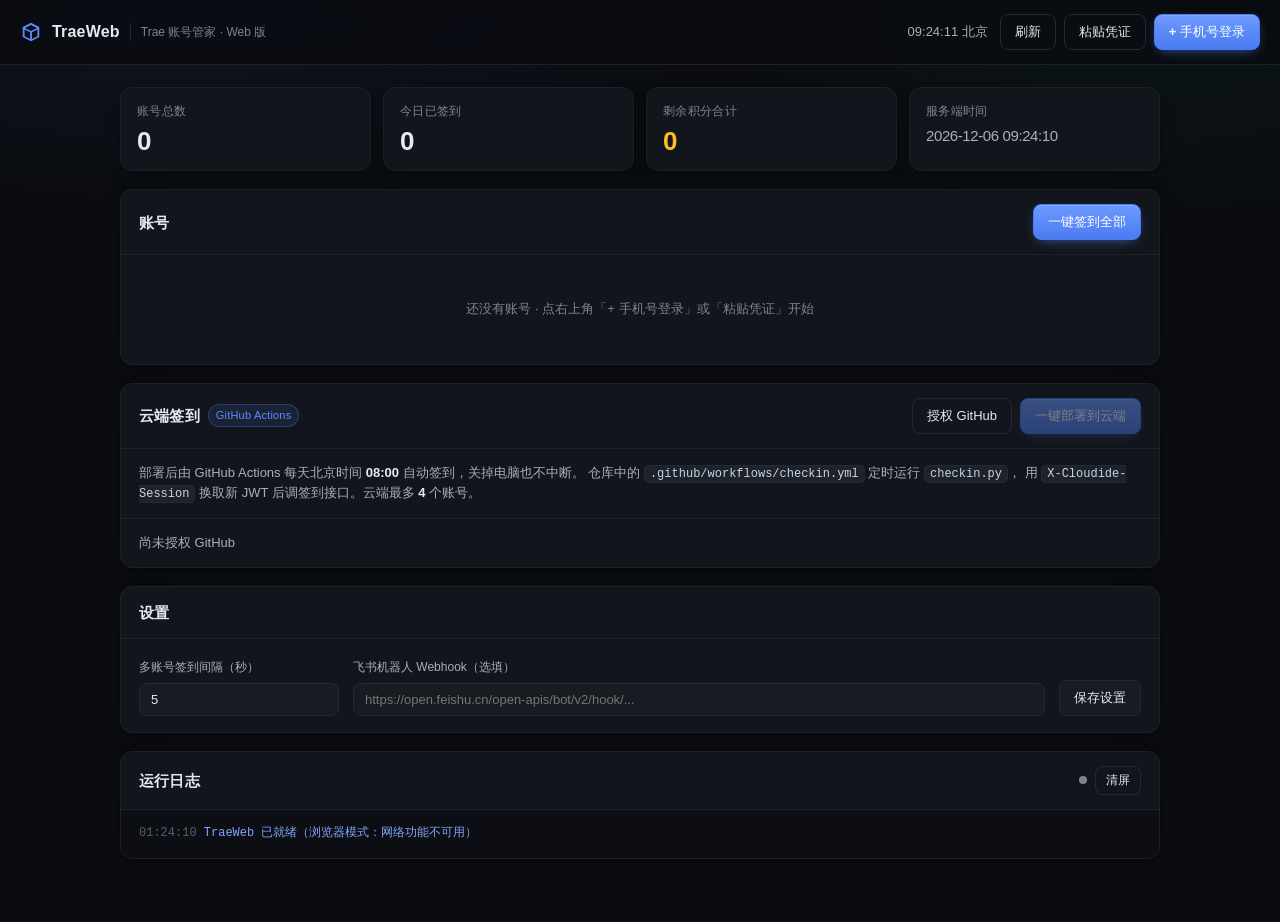
==== app/src/main/assets/index.html @ 9f404101 "feat(v2.0): self-contained app — no server required Bundles the whole frontend plus the business log" ====
<!DOCTYPE html>
<html lang="zh-CN">
<head>
<meta charset="UTF-8">
<meta name="viewport" content="width=device-width, initial-scale=1, viewport-fit=cover">
<meta name="color-scheme" content="dark">
<meta name="theme-color" content="#0a0c10">
<title>TraeWeb · Trae 账号管家</title>
<link rel="icon" href="icon.svg" type="image/svg+xml">
<link rel="apple-touch-icon" href="icon.svg">
<link rel="stylesheet" href="style.css">
</head>
<body>

<header class="topbar">
  <div class="brand">
    <svg viewBox="0 0 24 24" width="22" height="22" aria-hidden="true">
      <path fill="currentColor" d="M12 2 3 6.5v11L12 22l9-4.5v-11L12 2Zm0 2.3 6.6 3.3L12 10.9 5.4 7.6 12 4.3ZM5 9.4l6 3v7.2l-6-3V9.4Zm8 10.2v-7.2l6-3v7.2l-6 3Z"/>
    </svg>
    <span>TraeWeb</span>
    <em>Trae 账号管家 · Web 版</em>
  </div>
  <div class="topbar-actions">
    <span id="clock" class="clock" title="北京时间"></span>
    <button id="btnRefreshAll" class="btn ghost" title="刷新全部账号资料与积分">刷新</button>
    <button id="btnAdd" class="btn ghost">粘贴凭证</button>
    <button id="btnAddSms" class="btn primary">+ 手机号登录</button>
  </div>
</header>

<main>

  <!-- ── 概览 ── -->
  <section class="stats">
    <div class="stat">
      <div class="stat-label">账号总数</div>
      <div class="stat-value" id="statAccounts">—</div>
    </div>
    <div class="stat">
      <div class="stat-label">今日已签到</div>
      <div class="stat-value" id="statToday"><span id="statTodayNum">—</span><small id="statTodayOf"></small></div>
    </div>
    <div class="stat">
      <div class="stat-label">剩余积分合计</div>
      <div class="stat-value accent" id="statCredits">—</div>
    </div>
    <div class="stat">
      <div class="stat-label">服务端时间</div>
      <div class="stat-value small" id="statServerTime">—</div>
    </div>
  </section>

  <!-- ── 账号列表 ── -->
  <section class="panel">
    <div class="panel-head">
      <h2>账号</h2>
      <div class="panel-actions">
        <button id="btnCheckinAll" class="btn primary">一键签到全部</button>
      </div>
    </div>
    <div id="accounts" class="accounts">
      <div class="empty">正在加载…</div>
    </div>
  </section>

  <!-- ── 云端签到（GitHub Actions） ── -->
  <section class="panel">
    <div class="panel-head">
      <h2>云端签到 <span class="tag">GitHub Actions</span></h2>
      <div class="panel-actions">
        <button id="btnGitHub" class="btn ghost">授权 GitHub</button>
        <button id="btnDeploy" class="btn primary" disabled>一键部署到云端</button>
      </div>
    </div>
    <p class="hint">
      部署后由 GitHub Actions 每天北京时间 <b>08:00</b> 自动签到，关掉电脑也不中断。
      仓库中的 <code>.github/workflows/checkin.yml</code> 定时运行 <code>checkin.py</code>，
      用 <code>X-Cloudide-Session</code> 换取新 JWT 后调签到接口。云端最多 <b id="cloudLimit">4</b> 个账号。
    </p>
    <div id="cloudStatus" class="cloud-status">尚未授权 GitHub</div>
  </section>

  <!-- ── 设置 ── -->
  <section class="panel">
    <div class="panel-head"><h2>设置</h2></div>
    <div class="settings-grid">
      <label class="field">
        <span>多账号签到间隔（秒）</span>
        <input type="number" id="setInterval" min="0" max="60" step="1">
      </label>
      <label class="field">
        <span>飞书机器人 Webhook（选填）</span>
        <input type="url" id="setFeishu" placeholder="https://open.feishu.cn/open-apis/bot/v2/hook/...">
      </label>
      <div class="field field-action">
        <span>&nbsp;</span>
        <button id="btnSaveSettings" class="btn">保存设置</button>
      </div>
    </div>
  </section>

  <!-- ── 运行日志 ── -->
  <section class="panel">
    <div class="panel-head">
      <h2>运行日志</h2>
      <div class="panel-actions">
        <span id="sseDot" class="dot" title="实时连接状态"></span>
        <button id="btnClearLog" class="btn ghost small">清屏</button>
      </div>
    </div>
    <pre id="logs" class="logs"></pre>
  </section>

</main>

<!-- ── 添加账号 ── -->
<dialog id="dlgAdd">
  <form method="dialog" class="dlg">
    <h3>添加 Trae 账号</h3>

    <ol class="steps">
      <li>浏览器新标签打开 <a href="https://www.trae.cn/" target="_blank" rel="noreferrer">www.trae.cn</a> 并完成登录（手机号 + 验证码）。</li>
      <li>按 <kbd>F12</kbd> 打开开发者工具 → <b>Application</b>（应用）→ 左侧 <b>Cookies</b> → <code>https://www.trae.cn</code>。</li>
      <li>找到名为 <code>X-Cloudide-Session</code> 的项，复制它的 <b>Value</b>；或切到 <b>Network</b> 面板，点任一 <code>api.trae.cn</code> 请求，整行复制 <code>Cookie</code> 请求头一并粘进来也行。</li>
    </ol>

    <label class="field">
      <span>X-Cloudide-Session / Cookie 头 <i>（整行粘贴也可，会自动提取）</i></span>
      <textarea id="inSession" rows="3" placeholder="粘贴 Session 值，或整行 Cookie…" required></textarea>
    </label>

    <div class="grid2">
      <label class="field">
        <span>备注名（选填）</span>
        <input type="text" id="inName" placeholder="主号 / 小号">
      </label>
      <label class="field">
        <span>x-device-id（选填）</span>
        <input type="text" id="inDevice" placeholder="留空则自动生成 16 位设备号" inputmode="numeric">
      </label>
    </div>

    <p class="note">
      凭证仅保存在本机 <code>data/config.json</code>，不会外发。Session 有效期约 14 天，过期后重新登录并再次添加即可。
    </p>

    <div id="addError" class="error" hidden></div>

    <div class="dlg-actions">
      <button type="button" id="btnAddCancel" class="btn ghost">取消</button>
      <button type="submit" id="btnAddSubmit" class="btn primary">验证并添加</button>
    </div>
  </form>
</dialog>

<!-- ── 手机号登录 ── -->
<dialog id="dlgSms">
  <form method="dialog" class="dlg">
    <h3>手机号登录</h3>

    <div class="sms-steps">
      <div class="sms-step">
        <span class="n">1</span>
        <div>在浏览器打开 <a href="https://www.trae.cn/" target="_blank" rel="noreferrer">www.trae.cn</a>
          → 点登录 → 填手机号 → <b>完成滑块</b> → 收到短信验证码<br>
          <em>先别在你自己的浏览器里提交验证码</em></div>
      </div>
      <div class="sms-step">
        <span class="n">2</span>
        <div>把收到的验证码填到下面，由本服务完成登录</div>
      </div>
    </div>

    <div class="grid2">
      <label class="field">
        <span>手机号</span>
        <input type="tel" id="inSmsMobile" placeholder="11 位手机号" inputmode="numeric" maxlength="11">
      </label>
      <label class="field">
        <span>短信验证码</span>
        <input type="text" id="inSmsCode" placeholder="6 位数字" inputmode="numeric" maxlength="8">
      </label>
    </div>

    <label class="field">
      <span>备注名（选填）</span>
      <input type="text" id="inSmsName" placeholder="主号 / 小号">
    </label>

    <p class="note">
      为什么要绕这一下：Trae 的<b>发码接口有滑块风控</b>（服务端过不去），
      但<b>登录接口没有</b>。所以由你在浏览器完成滑块拿码、服务端用码换会话（约 14 天有效）。
      凭证只保存在本机 <code>data/config.json</code>。
    </p>

    <div id="smsError" class="error" hidden></div>

    <div class="dlg-actions">
      <button type="button" id="btnSmsCancel" class="btn ghost">取消</button>
      <button type="submit" id="btnSmsSubmit" class="btn primary">登录并添加</button>
    </div>
  </form>
</dialog>

<!-- ── GitHub 授权 ── -->
<dialog id="dlgGh">
  <form method="dialog" class="dlg">
    <h3>授权 GitHub</h3>
    <p class="note">
      用于把签到任务部署到你的 GitHub 仓库。需要 <code>repo</code> 与 <code>workflow</code> 权限
      （classic PAT 勾选 repo + workflow 即可）。
    </p>
    <label class="field">
      <span>Personal Access Token</span>
      <input type="password" id="inGhToken" placeholder="ghp_… 或 github_pat_…" autocomplete="off">
    </label>
    <div id="ghError" class="error" hidden></div>
    <div class="dlg-actions">
      <button type="button" id="btnGhCancel" class="btn ghost">取消</button>
      <button type="submit" id="btnGhSubmit" class="btn primary">验证并保存</button>
    </div>
  </form>
</dialog>

<!-- ── 用量 ── -->
<dialog id="dlgUsage">
  <div class="dlg wide">
    <h3 id="usageTitle">用量统计</h3>
    <div id="usageBody" class="usage-body">加载中…</div>
    <div class="dlg-actions">
      <button type="button" id="btnUsageClose" class="btn ghost">关闭</button>
    </div>
  </div>
</dialog>

<div id="toast" class="toast" hidden></div>

<!-- 内置库（本地资源，无网络依赖） -->
<script src="lib/nacl.js"></script>
<script src="lib/sealedbox.js"></script>
<script src="lib/bridge.js"></script>
<script src="lib/trae.js"></script>
<script src="lib/engine.js"></script>
<script src="lib/github.js"></script>
<script src="app.js"></script>
</body>
</html>
---- app/src/main/assets/style.css ----
/* TraeWeb —— 深色主题，移动端可用 */

:root {
  --bg: #0a0c10;
  --surface: #12151b;
  --surface-2: #171b22;
  --surface-3: #1d222b;
  --border: #242a34;
  --border-soft: #1c212a;
  --text: #e6e9ef;
  --text-dim: #a8b0bd;
  --muted: #7b8494;
  --accent: #5b8cff;
  --accent-dim: #2b4a8f;
  --ok: #34d399;
  --warn: #fbbf24;
  --err: #f87171;
  --radius: 12px;
  --radius-sm: 8px;
  --shadow: 0 1px 2px rgba(0, 0, 0, .4), 0 8px 24px -12px rgba(0, 0, 0, .6);
}

* { box-sizing: border-box; }

html, body {
  margin: 0;
  padding: 0;
  background: var(--bg);
  color: var(--text);
  font-family: -apple-system, BlinkMacSystemFont, "Segoe UI", "PingFang SC",
               "Hiragino Sans GB", "Microsoft YaHei", "Helvetica Neue", sans-serif;
  font-size: 14px;
  line-height: 1.55;
  -webkit-font-smoothing: antialiased;
}

body {
  min-height: 100vh;
  background-image:
    radial-gradient(1000px 500px at 15% -10%, rgba(91, 140, 255, .09), transparent 60%),
    radial-gradient(800px 400px at 90% 0%, rgba(52, 211, 153, .05), transparent 55%);
  background-attachment: fixed;
}

/* ───────────────────────── topbar ───────────────────────── */

.topbar {
  position: sticky;
  top: 0;
  z-index: 50;
  display: flex;
  align-items: center;
  justify-content: space-between;
  gap: 16px;
  padding: 14px max(20px, env(safe-area-inset-left)) 14px max(20px, env(safe-area-inset-right));
  background: rgba(10, 12, 16, .82);
  backdrop-filter: saturate(160%) blur(14px);
  border-bottom: 1px solid var(--border-soft);
}

.brand { display: flex; align-items: center; gap: 10px; min-width: 0; }
.brand svg { color: var(--accent); flex: none; }
.brand span { font-size: 16px; font-weight: 650; letter-spacing: .2px; }
.brand em {
  font-style: normal;
  font-size: 12px;
  color: var(--muted);
  padding-left: 10px;
  border-left: 1px solid var(--border);
  white-space: nowrap;
  overflow: hidden;
  text-overflow: ellipsis;
}

.topbar-actions { display: flex; align-items: center; gap: 8px; flex: none; }

.clock {
  font-variant-numeric: tabular-nums;
  color: var(--text-dim);
  font-size: 13px;
  padding-right: 4px;
  white-space: nowrap;
}

/* ───────────────────────── 布局 ───────────────────────── */

main {
  max-width: 1080px;
  margin: 0 auto;
  padding: 22px max(20px, env(safe-area-inset-left)) 64px max(20px, env(safe-area-inset-right));
  display: flex;
  flex-direction: column;
  gap: 18px;
}

/* ───────────────────────── 按钮 ───────────────────────── */

.btn {
  appearance: none;
  border: 1px solid var(--border);
  background: var(--surface-2);
  color: var(--text);
  padding: 8px 14px;
  border-radius: var(--radius-sm);
  font-size: 13px;
  font-family: inherit;
  cursor: pointer;
  transition: background .15s, border-color .15s, transform .06s, opacity .15s;
  white-space: nowrap;
}
.btn:hover { background: var(--surface-3); border-color: #2e3644; }
.btn:active { transform: translateY(1px); }
.btn:disabled { opacity: .45; cursor: not-allowed; }

.btn.primary {
  background: linear-gradient(180deg, #6d99ff, #4a7bf0);
  border-color: #4a7bf0;
  color: #fff;
  font-weight: 560;
  box-shadow: 0 1px 0 rgba(255, 255, 255, .12) inset, 0 4px 14px -6px rgba(91, 140, 255, .8);
}
.btn.primary:hover { background: linear-gradient(180deg, #7ba4ff, #5585f5); }
.btn.ghost { background: transparent; }
.btn.ghost:hover { background: var(--surface-2); }
.btn.small { padding: 5px 10px; font-size: 12px; }
.btn.danger { color: var(--err); border-color: #3a2328; }
.btn.danger:hover { background: #241619; border-color: #55303a; }

/* ───────────────────────── 概览 ───────────────────────── */

.stats {
  display: grid;
  grid-template-columns: repeat(4, 1fr);
  gap: 12px;
}

.stat {
  background: var(--surface);
  border: 1px solid var(--border-soft);
  border-radius: var(--radius);
  padding: 14px 16px;
  box-shadow: var(--shadow);
}
.stat-label { font-size: 12px; color: var(--muted); margin-bottom: 6px; letter-spacing: .3px; }
.stat-value {
  font-size: 26px;
  font-weight: 640;
  font-variant-numeric: tabular-nums;
  letter-spacing: -.4px;
  line-height: 1.15;
}
.stat-value.small { font-size: 15px; font-weight: 520; color: var(--text-dim); }
.stat-value.accent { color: var(--warn); }
.stat-value small { font-size: 14px; color: var(--muted); font-weight: 500; margin-left: 2px; }

/* ───────────────────────── 面板 ───────────────────────── */

.panel {
  background: var(--surface);
  border: 1px solid var(--border-soft);
  border-radius: var(--radius);
  box-shadow: var(--shadow);
  overflow: hidden;
}

.panel-head {
  display: flex;
  align-items: center;
  justify-content: space-between;
  gap: 12px;
  padding: 14px 18px;
  border-bottom: 1px solid var(--border-soft);
  flex-wrap: wrap;
}
.panel-head h2 {
  margin: 0;
  font-size: 15px;
  font-weight: 620;
  letter-spacing: .2px;
  display: flex;
  align-items: center;
  gap: 8px;
}
.panel-actions { display: flex; align-items: center; gap: 8px; }

.tag {
  font-size: 11px;
  font-weight: 500;
  color: var(--accent);
  background: rgba(91, 140, 255, .12);
  border: 1px solid rgba(91, 140, 255, .25);
  padding: 2px 7px;
  border-radius: 20px;
  letter-spacing: .2px;
}

.hint {
  margin: 0;
  padding: 14px 18px;
  color: var(--text-dim);
  font-size: 13px;
  border-bottom: 1px solid var(--border-soft);
}
.hint b { color: var(--text); }
.hint code {
  font-family: ui-monospace, SFMono-Regular, "SF Mono", Menlo, Consolas, monospace;
  font-size: 12px;
  background: var(--surface-3);
  border: 1px solid var(--border);
  border-radius: 5px;
  padding: 1px 5px;
  color: #c9d4e6;
}

/* ───────────────────────── 账号卡片 ───────────────────────── */

.accounts { display: flex; flex-direction: column; }

.empty {
  padding: 44px 18px;
  text-align: center;
  color: var(--muted);
  font-size: 13px;
}

.account {
  display: grid;
  grid-template-columns: 46px minmax(0, 1fr) auto auto;
  align-items: center;
  gap: 14px;
  padding: 14px 18px;
  border-bottom: 1px solid var(--border-soft);
  transition: background .15s;
}
.account:last-child { border-bottom: none; }
.account:hover { background: rgba(255, 255, 255, .018); }
.account.disabled { opacity: .5; }
.account.err { border-left: 2px solid var(--err); }

.avatar {
  width: 46px; height: 46px;
  border-radius: 50%;
  background: var(--surface-3);
  display: grid; place-items: center;
  overflow: hidden;
  font-size: 16px; font-weight: 600; color: var(--muted);
  border: 1px solid var(--border);
  flex: none;
}
.avatar img { width: 100%; height: 100%; object-fit: cover; display: block; }

.acc-main { min-width: 0; }
.acc-name {
  display: flex; align-items: center; gap: 7px;
  font-weight: 580; font-size: 14px;
  margin-bottom: 3px;
  flex-wrap: wrap;
}
.acc-name .nm { overflow: hidden; text-overflow: ellipsis; white-space: nowrap; max-width: 100%; }
.acc-meta {
  font-size: 12px;
  color: var(--muted);
  display: flex; align-items: center; gap: 8px; flex-wrap: wrap;
  font-variant-numeric: tabular-nums;
}
.acc-meta .sep { opacity: .4; }

.badge {
  font-size: 10.5px;
  padding: 1px 6px;
  border-radius: 5px;
  border: 1px solid;
  font-weight: 520;
  letter-spacing: .2px;
  white-space: nowrap;
}
.badge.member { color: var(--warn); border-color: rgba(251, 191, 36, .3); background: rgba(251, 191, 36, .1); }
.badge.student { color: #7dd3fc; border-color: rgba(125, 211, 252, .3); background: rgba(125, 211, 252, .1); }
.badge.done { color: var(--ok); border-color: rgba(52, 211, 153, .3); background: rgba(52, 211, 153, .1); }
.badge.todo { color: var(--muted); border-color: var(--border); background: var(--surface-2); }
.badge.expired { color: var(--err); border-color: rgba(248, 113, 113, .3); background: rgba(248, 113, 113, .1); }

.acc-credits { text-align: right; padding-right: 4px; }
.acc-credits .v {
  font-size: 19px; font-weight: 640;
  font-variant-numeric: tabular-nums;
  color: var(--warn);
  line-height: 1.2;
}
.acc-credits .v.dim { color: var(--muted); font-size: 15px; font-weight: 500; }
.acc-credits .k { font-size: 11px; color: var(--muted); }

.acc-actions { display: flex; align-items: center; gap: 6px; flex-wrap: wrap; justify-content: flex-end; }

/* 开关 */
.switch { position: relative; display: inline-block; width: 34px; height: 19px; flex: none; }
.switch input { opacity: 0; width: 0; height: 0; }
.switch .slider {
  position: absolute; inset: 0; cursor: pointer;
  background: var(--surface-3); border: 1px solid var(--border);
  border-radius: 20px; transition: .18s;
}
.switch .slider::before {
  content: ""; position: absolute; height: 13px; width: 13px;
  left: 2px; bottom: 2px; background: var(--muted);
  border-radius: 50%; transition: .18s;
}
.switch input:checked + .slider { background: rgba(52, 211, 153, .22); border-color: rgba(52, 211, 153, .5); }
.switch input:checked + .slider::before { transform: translateX(15px); background: var(--ok); }

/* ───────────────────────── 云端状态条 ───────────────────────── */

.cloud-status {
  padding: 14px 18px;
  font-size: 13px;
  color: var(--text-dim);
}
.cloud-status .row { display: flex; align-items: center; gap: 10px; flex-wrap: wrap; }
.cloud-status .ok { color: var(--ok); }
.cloud-status .warn { color: var(--warn); }
.cloud-status a { color: var(--accent); text-decoration: none; }
.cloud-status a:hover { text-decoration: underline; }

/* ───────────────────────── 设置 ───────────────────────── */

.settings-grid {
  display: grid;
  grid-template-columns: 200px minmax(0, 1fr) auto;
  gap: 14px;
  padding: 16px 18px;
  align-items: end;
}

.field { display: flex; flex-direction: column; gap: 6px; min-width: 0; }
.field > span { font-size: 12px; color: var(--text-dim); }
.field > span i { font-style: normal; color: var(--muted); }
.field input, .field textarea {
  background: var(--surface-2);
  border: 1px solid var(--border);
  border-radius: var(--radius-sm);
  color: var(--text);
  padding: 8px 11px;
  font-size: 13px;
  font-family: inherit;
  outline: none;
  transition: border-color .15s, box-shadow .15s;
  width: 100%;
  resize: vertical;
}
.field input:focus, .field textarea:focus {
  border-color: var(--accent-dim);
  box-shadow: 0 0 0 3px rgba(91, 140, 255, .12);
}
.field textarea { font-family: ui-monospace, SFMono-Regular, Menlo, Consolas, monospace; font-size: 12px; }

/* ───────────────────────── 日志 ───────────────────────── */

.dot {
  width: 8px; height: 8px; border-radius: 50%;
  background: var(--muted);
  display: inline-block;
  transition: background .3s;
}
.dot.on { background: var(--ok); box-shadow: 0 0 8px rgba(52, 211, 153, .8); }
.dot.off { background: var(--err); }

.logs {
  margin: 0;
  padding: 14px 18px;
  max-height: 320px;
  overflow-y: auto;
  font-family: ui-monospace, SFMono-Regular, "SF Mono", Menlo, Consolas, monospace;
  font-size: 12px;
  line-height: 1.65;
  color: var(--text-dim);
  white-space: pre-wrap;
  word-break: break-word;
  background: #0c0e13;
}
.logs .l { display: block; }
.logs .t { color: #566072; }
.logs .ok { color: var(--ok); }
.logs .err { color: var(--err); }
.logs .warn { color: var(--warn); }
.logs .info { color: #7fa5ff; }

/* ───────────────────────── 对话框 ───────────────────────── */

dialog {
  border: 1px solid var(--border);
  background: var(--surface);
  color: var(--text);
  border-radius: 14px;
  padding: 0;
  max-width: 560px;
  width: calc(100vw - 32px);
  box-shadow: 0 24px 70px -20px rgba(0, 0, 0, .9);
}
dialog::backdrop { background: rgba(5, 7, 10, .72); backdrop-filter: blur(3px); }

.dlg { padding: 20px 22px 18px; display: flex; flex-direction: column; gap: 14px; }
.dlg.wide { max-width: 100%; width: 100%; max-height: 78vh; overflow-y: auto; }
.dlg h3 { margin: 0; font-size: 16px; font-weight: 620; }

.steps {
  margin: 0;
  padding-left: 20px;
  color: var(--text-dim);
  font-size: 13px;
  display: flex;
  flex-direction: column;
  gap: 6px;
}
.steps a { color: var(--accent); }
.steps code, .note code {
  font-family: ui-monospace, SFMono-Regular, Menlo, Consolas, monospace;
  font-size: 12px;
  background: var(--surface-3);
  border: 1px solid var(--border);
  border-radius: 5px;
  padding: 1px 5px;
  color: #c9d4e6;
}
kbd {
  font-family: inherit;
  font-size: 11.5px;
  background: var(--surface-3);
  border: 1px solid var(--border);
  border-bottom-width: 2px;
  border-radius: 5px;
  padding: 1px 5px;
}

.grid2 { display: grid; grid-template-columns: 1fr 1fr; gap: 12px; }

/* 手机号登录引导步骤 */
.sms-steps { display: flex; flex-direction: column; gap: 10px; }
.sms-step { display: flex; gap: 10px; font-size: 12.5px; color: var(--text-dim); line-height: 1.65; }
.sms-step .n {
  flex: none;
  width: 20px; height: 20px;
  border-radius: 50%;
  background: rgba(91, 140, 255, .15);
  border: 1px solid rgba(91, 140, 255, .35);
  color: var(--accent);
  font-size: 11px; font-weight: 640;
  display: grid; place-items: center;
  margin-top: 2px;
}
.sms-step a { color: var(--accent); }
.sms-step b { color: var(--text); font-weight: 560; }
.sms-step em { font-style: normal; color: var(--warn); }

.note { margin: 0; font-size: 12px; color: var(--muted); line-height: 1.6; }

.error {
  background: rgba(248, 113, 113, .1);
  border: 1px solid rgba(248, 113, 113, .3);
  color: #fca5a5;
  border-radius: var(--radius-sm);
  padding: 9px 12px;
  font-size: 12.5px;
}

.dlg-actions { display: flex; justify-content: flex-end; gap: 8px; margin-top: 2px; }

.usage-body { font-size: 13px; color: var(--text-dim); }
.usage-body .u-agg {
  display: grid; grid-template-columns: repeat(auto-fit, minmax(120px, 1fr));
  gap: 10px; margin-bottom: 14px;
}
.usage-body .u-agg > div {
  background: var(--surface-2); border: 1px solid var(--border);
  border-radius: var(--radius-sm); padding: 9px 12px;
}
.usage-body .u-agg .k { font-size: 11px; color: var(--muted); }
.usage-body .u-agg .v { font-size: 17px; font-weight: 620; color: var(--text); font-variant-numeric: tabular-nums; }
.usage-body table { width: 100%; border-collapse: collapse; font-size: 12px; }
.usage-body th, .usage-body td {
  text-align: left; padding: 7px 8px; border-bottom: 1px solid var(--border-soft);
  white-space: nowrap; font-variant-numeric: tabular-nums;
}
.usage-body th { color: var(--muted); font-weight: 500; font-size: 11px; }
.usage-body td.model { color: var(--text); max-width: 180px; overflow: hidden; text-overflow: ellipsis; }

/* ───────────────────────── toast ───────────────────────── */

.toast {
  position: fixed;
  left: 50%;
  bottom: max(24px, env(safe-area-inset-bottom));
  transform: translateX(-50%) translateY(8px);
  background: var(--surface-3);
  border: 1px solid var(--border);
  color: var(--text);
  padding: 10px 16px;
  border-radius: 10px;
  font-size: 13px;
  box-shadow: 0 12px 40px -10px rgba(0, 0, 0, .9);
  opacity: 0;
  transition: opacity .2s, transform .2s;
  z-index: 200;
  max-width: calc(100vw - 40px);
  text-align: center;
}
.toast.show { opacity: 1; transform: translateX(-50%) translateY(0); }
.toast.ok { border-color: rgba(52, 211, 153, .35); }
.toast.err { border-color: rgba(248, 113, 113, .35); }

/* ───────────────────────── 响应式 ───────────────────────── */

@media (max-width: 860px) {
  .stats { grid-template-columns: repeat(2, 1fr); }
  .settings-grid { grid-template-columns: 1fr; align-items: stretch; }
}

@media (max-width: 620px) {
  .brand em { display: none; }
  .clock { display: none; }
  main { padding: 16px 12px 56px; }

  .account {
    grid-template-columns: 40px minmax(0, 1fr);
    grid-template-areas:
      "avatar main"
      "credits credits"
      "actions actions";
    gap: 10px 12px;
    padding: 14px;
  }
  .avatar { grid-area: avatar; width: 40px; height: 40px; }
  .acc-main { grid-area: main; }
  .acc-credits { grid-area: credits; text-align: left; display: flex; align-items: baseline; gap: 6px; }
  .acc-actions { grid-area: actions; justify-content: flex-start; }

  .acc-main .acc-meta { font-size: 11.5px; }
  .panel-head { padding: 12px 14px; }
  .hint, .cloud-status, .logs { padding: 12px 14px; }
  .dlg { padding: 18px 16px 16px; }
  .grid2 { grid-template-columns: 1fr; }
}
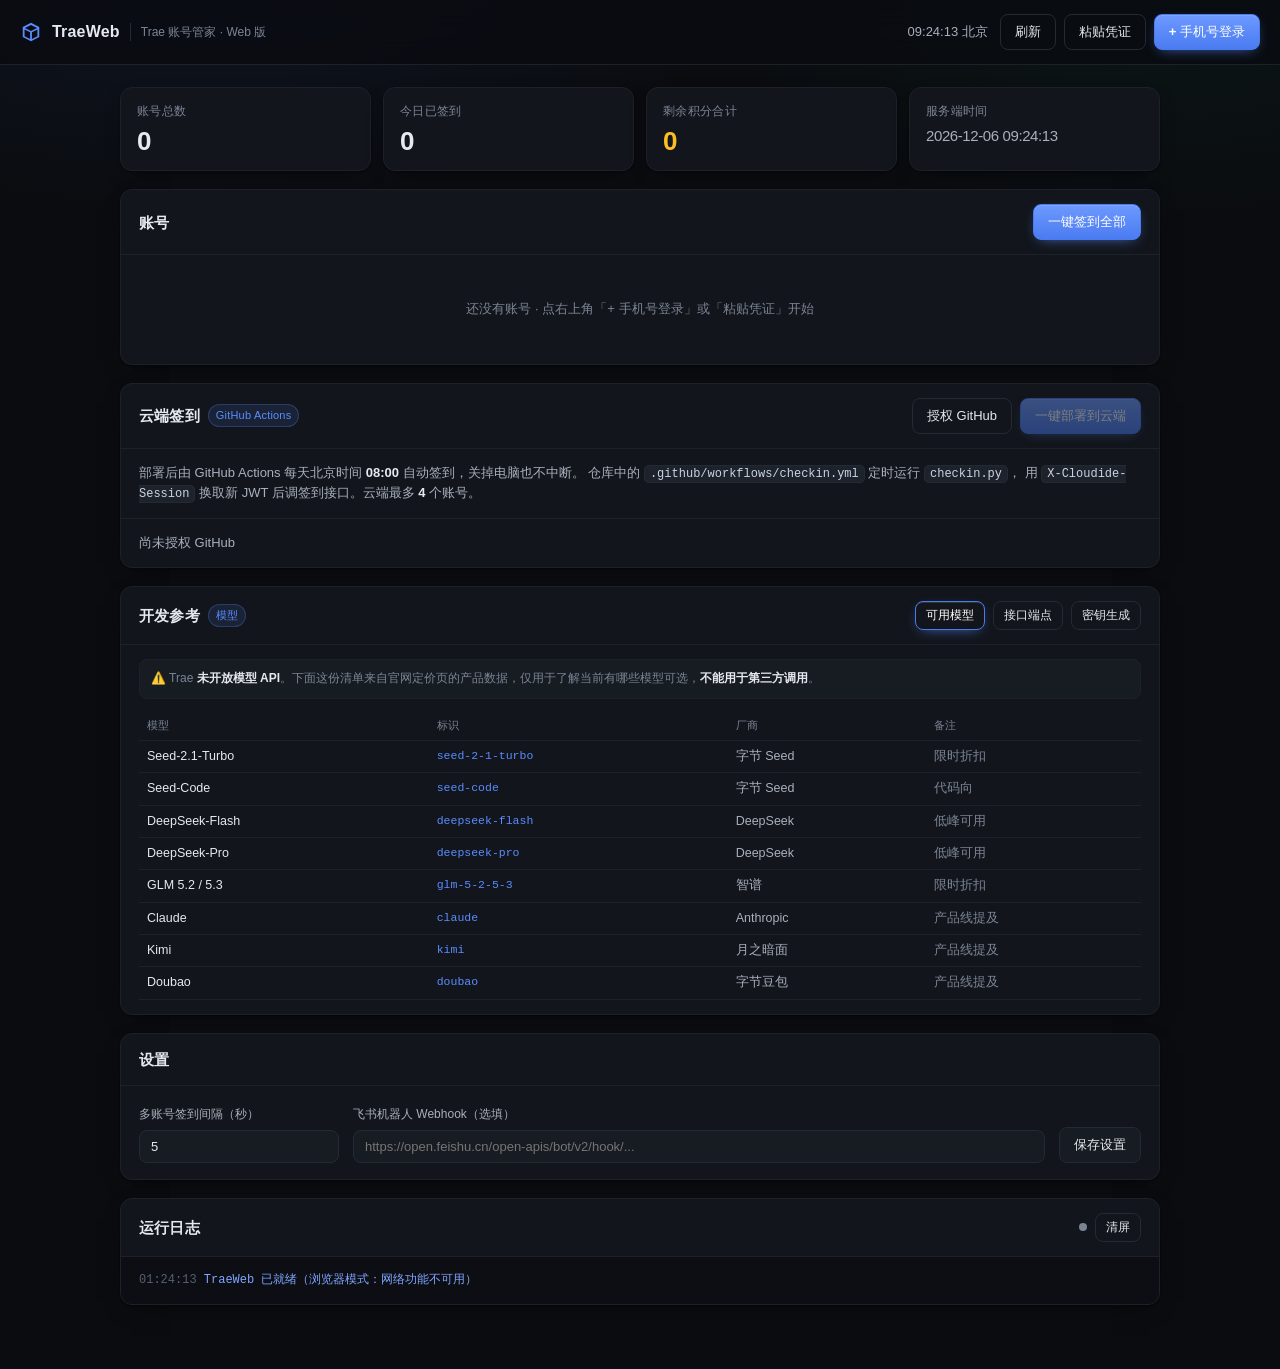
==== commit 1ca0caa7: "feat(v2.1): add dev-reference panel — models, endpoints, key generator Three tabs under 开发参考:  - 可用模" ====
--- a/app/src/main/assets/index.html
+++ b/app/src/main/assets/index.html
@@ -80,6 +80,19 @@
     <div id="cloudStatus" class="cloud-status">尚未授权 GitHub</div>
   </section>
 
+  <!-- ── 开发参考 ── -->
+  <section class="panel">
+    <div class="panel-head">
+      <h2>开发参考 <span class="tag" id="refTag">模型</span></h2>
+      <div class="panel-actions">
+        <button class="btn small ghost reftab" data-tab="models">可用模型</button>
+        <button class="btn small ghost reftab" data-tab="endpoints">接口端点</button>
+        <button class="btn small ghost reftab" data-tab="keys">密钥生成</button>
+      </div>
+    </div>
+    <div id="refBody" class="ref-body"></div>
+  </section>
+
   <!-- ── 设置 ── -->
   <section class="panel">
     <div class="panel-head"><h2>设置</h2></div>
@@ -242,6 +255,7 @@
 <script src="lib/trae.js"></script>
 <script src="lib/engine.js"></script>
 <script src="lib/github.js"></script>
+<script src="lib/refdata.js"></script>
 <script src="app.js"></script>
 </body>
 </html>
--- a/app/src/main/assets/style.css
+++ b/app/src/main/assets/style.css
@@ -384,6 +384,75 @@
 .logs .warn { color: var(--warn); }
 .logs .info { color: #7fa5ff; }
 
+/* ───────────────────────── 开发参考 ───────────────────────── */
+
+.ref-body { padding: 14px 18px; font-size: 13px; color: var(--text-dim); }
+.ref-body .note-line {
+  color: var(--muted);
+  font-size: 12px;
+  line-height: 1.65;
+  margin: 0 0 12px;
+  padding: 9px 11px;
+  background: var(--surface-2);
+  border: 1px solid var(--border-soft);
+  border-radius: var(--radius-sm);
+}
+.ref-body .note-line b { color: var(--text); }
+.ref-group { margin-bottom: 16px; }
+.ref-group:last-child { margin-bottom: 0; }
+.ref-group h4 {
+  margin: 0 0 7px;
+  font-size: 12px;
+  font-weight: 600;
+  color: var(--text);
+  letter-spacing: .2px;
+}
+.ref-body table { width: 100%; border-collapse: collapse; font-size: 12.5px; }
+.ref-body th, .ref-body td {
+  text-align: left;
+  padding: 6px 8px;
+  border-bottom: 1px solid var(--border-soft);
+  vertical-align: top;
+}
+.ref-body th { color: var(--muted); font-weight: 500; font-size: 11px; }
+.ref-body td.k { color: var(--text); white-space: nowrap; }
+.ref-body td.mid { color: var(--accent); font-family: ui-monospace, Menlo, Consolas, monospace; font-size: 11.5px; white-space: nowrap; }
+.ref-body code {
+  font-family: ui-monospace, SFMono-Regular, Menlo, Consolas, monospace;
+  font-size: 11.5px;
+  background: var(--surface-3);
+  border: 1px solid var(--border);
+  border-radius: 5px;
+  padding: 1px 5px;
+  color: #c9d4e6;
+  word-break: break-all;
+}
+.ref-tools { display: flex; align-items: center; gap: 8px; flex-wrap: wrap; margin-bottom: 12px; }
+.ref-tools input[type="number"], .ref-tools select {
+  background: var(--surface-2);
+  border: 1px solid var(--border);
+  border-radius: var(--radius-sm);
+  color: var(--text);
+  padding: 5px 8px;
+  font-size: 12.5px;
+  font-family: inherit;
+  outline: none;
+  width: 78px;
+}
+.ref-tools label { font-size: 12px; color: var(--muted); display: flex; align-items: center; gap: 5px; }
+.key-list { margin-top: 4px; }
+.key-row {
+  display: flex;
+  align-items: center;
+  gap: 8px;
+  padding: 7px 0;
+  border-bottom: 1px solid var(--border-soft);
+}
+.key-row:last-child { border-bottom: none; }
+.key-row .idx { color: var(--muted); font-size: 11px; width: 22px; flex: none; font-variant-numeric: tabular-nums; }
+.key-row code { flex: 1; min-width: 0; user-select: all; }
+.ref-empty { color: var(--muted); font-size: 12.5px; padding: 8px 0; }
+
 /* ───────────────────────── 对话框 ───────────────────────── */
 
 dialog {
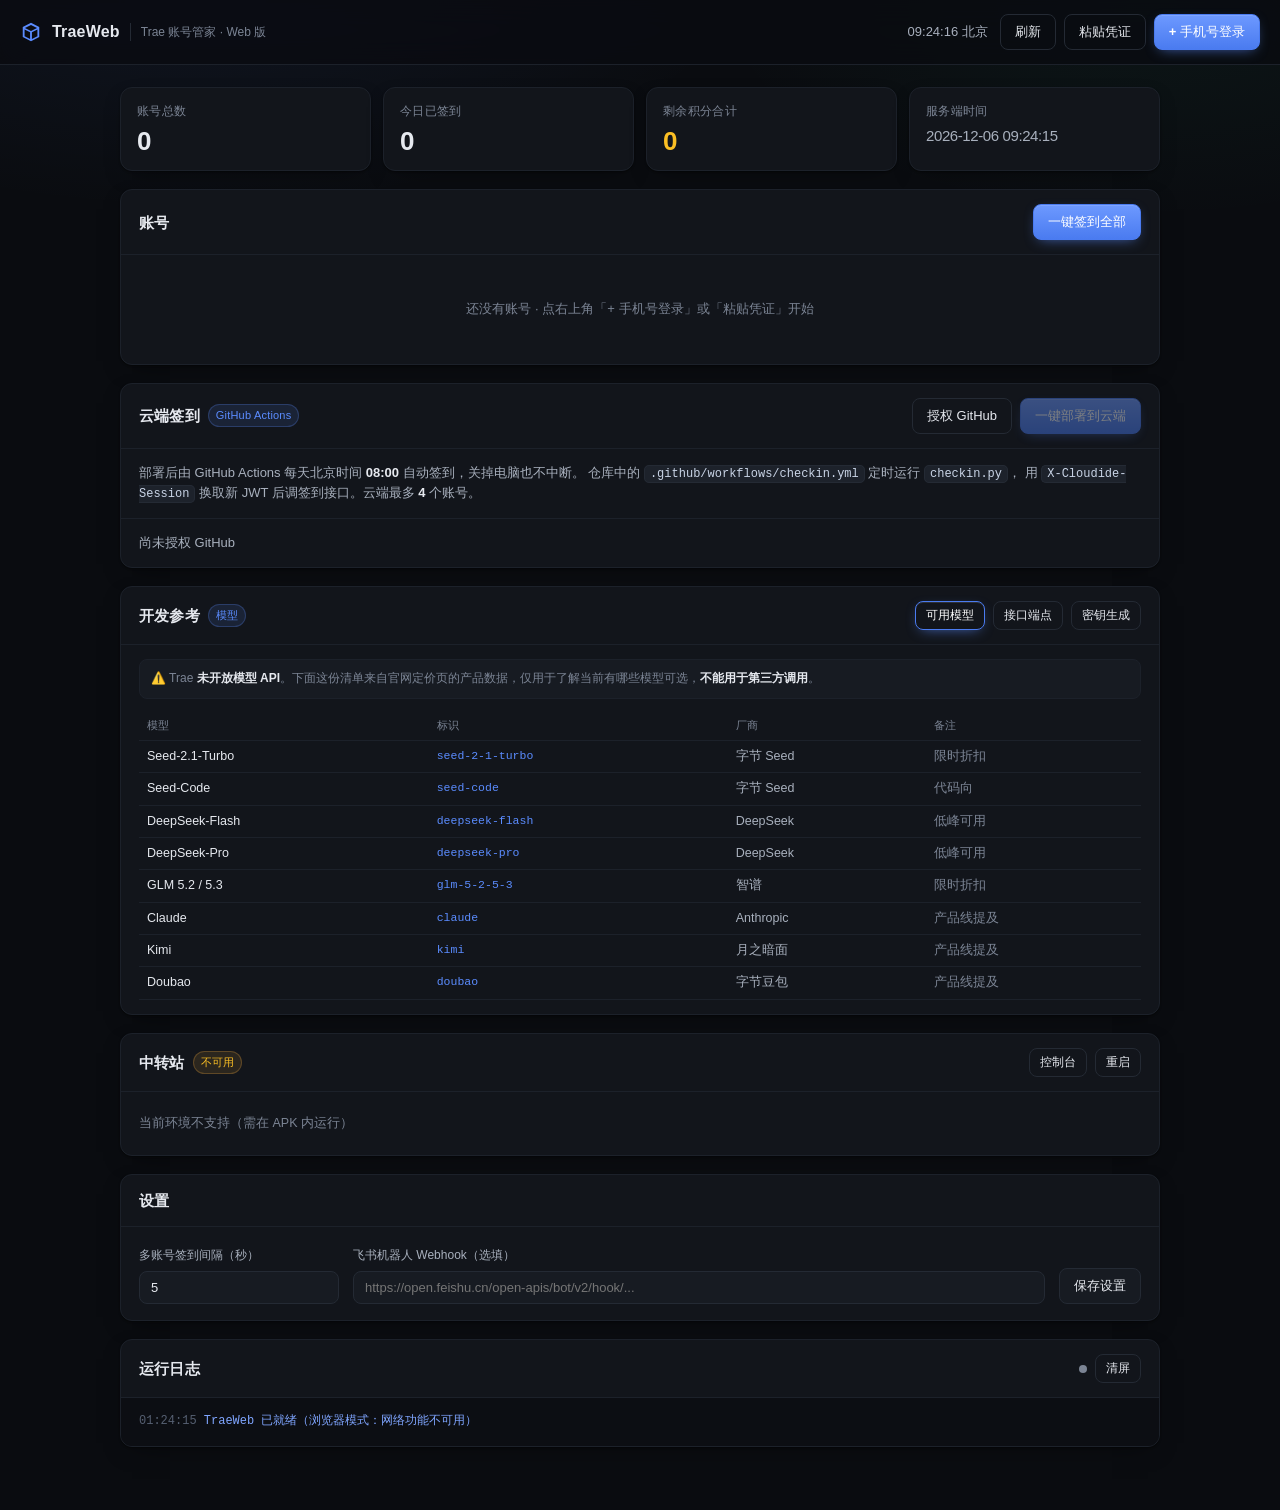
==== commit 93d956d6: "feat(v3.0): merge relay into the app — no more separate APK Previously the relay was shipped as its " ====
--- a/app/src/main/assets/index.html
+++ b/app/src/main/assets/index.html
@@ -93,6 +93,18 @@
     <div id="refBody" class="ref-body"></div>
   </section>
 
+  <!-- ── 中转站 ── -->
+  <section class="panel">
+    <div class="panel-head">
+      <h2>中转站 <span class="tag" id="relayTag">OpenAI 兼容</span></h2>
+      <div class="panel-actions">
+        <button class="btn small ghost" id="btnRelayConsole">控制台</button>
+        <button class="btn small ghost" id="btnRelayRestart">重启</button>
+      </div>
+    </div>
+    <div id="relayBody" class="relay-body"></div>
+  </section>
+
   <!-- ── 设置 ── -->
   <section class="panel">
     <div class="panel-head"><h2>设置</h2></div>
@@ -256,6 +268,7 @@
 <script src="lib/engine.js"></script>
 <script src="lib/github.js"></script>
 <script src="lib/refdata.js"></script>
+<script src="lib/relay.js"></script>
 <script src="app.js"></script>
 </body>
 </html>
--- a/app/src/main/assets/style.css
+++ b/app/src/main/assets/style.css
@@ -453,6 +453,67 @@
 .key-row code { flex: 1; min-width: 0; user-select: all; }
 .ref-empty { color: var(--muted); font-size: 12.5px; padding: 8px 0; }
 
+/* ───────────────────────── 中转站 ───────────────────────── */
+
+.relay-body { padding: 14px 18px; }
+.relay-rows { display: flex; flex-direction: column; }
+.relay-row {
+  display: flex;
+  align-items: center;
+  gap: 10px;
+  padding: 8px 0;
+  border-bottom: 1px solid var(--border-soft);
+  font-size: 12.5px;
+}
+.relay-row:last-child { border-bottom: none; }
+.relay-row .k {
+  color: var(--muted);
+  width: 74px;
+  flex: none;
+  font-size: 12px;
+}
+.relay-row .v {
+  color: var(--text-dim);
+  flex: 1;
+  min-width: 0;
+  word-break: break-all;
+  display: flex;
+  align-items: center;
+  gap: 7px;
+  flex-wrap: wrap;
+}
+.relay-row .v code {
+  font-family: ui-monospace, SFMono-Regular, Menlo, Consolas, monospace;
+  font-size: 11.5px;
+  background: var(--surface-3);
+  border: 1px solid var(--border);
+  border-radius: 5px;
+  padding: 2px 6px;
+  color: #c9d4e6;
+  word-break: break-all;
+}
+.relay-key { user-select: all; }
+.relay-actions { margin-top: 13px; }
+.relay-body .ok { color: var(--ok); }
+.relay-body .warn { color: var(--warn); }
+.relay-body .err { color: var(--err); }
+
+.btn.tiny {
+  padding: 2px 8px;
+  font-size: 11px;
+  border-radius: 6px;
+}
+.tag.ok {
+  color: var(--ok);
+  background: rgba(52, 199, 123, .12);
+  border-color: rgba(52, 199, 123, .28);
+}
+.tag.warn {
+  color: var(--warn);
+  background: rgba(230, 162, 60, .12);
+  border-color: rgba(230, 162, 60, .28);
+}
+
 /* ───────────────────────── 对话框 ───────────────────────── */
 
 dialog {
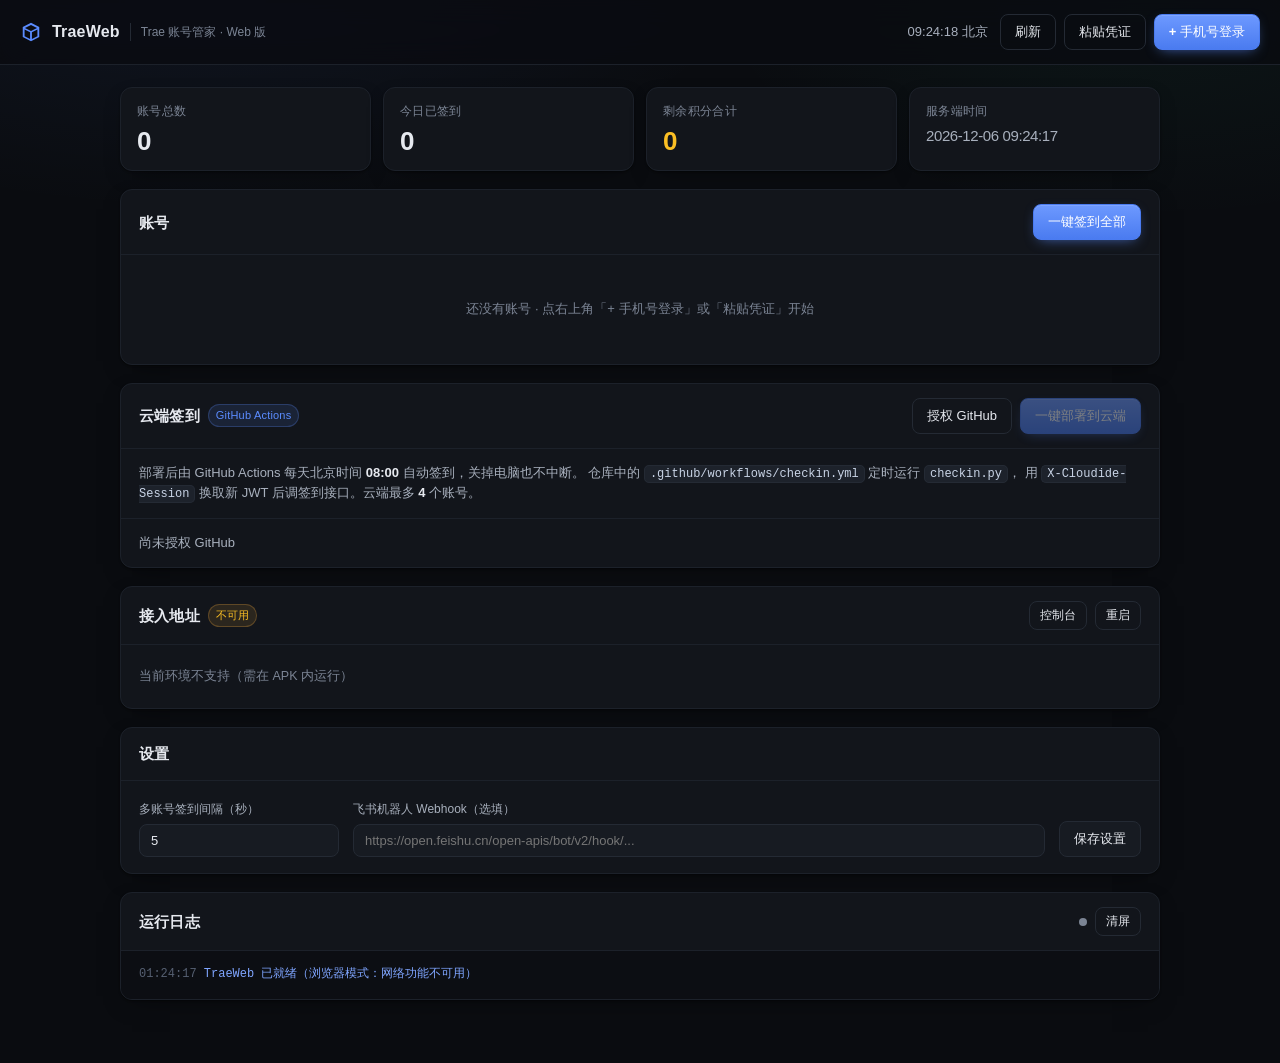
==== commit 16dae1ed: "feat(v3.1): single sign-on between check-in panel and relay Four changes requested:  1. Model list m" ====
--- a/app/src/main/assets/index.html
+++ b/app/src/main/assets/index.html
@@ -80,23 +80,10 @@
     <div id="cloudStatus" class="cloud-status">尚未授权 GitHub</div>
   </section>
 
-  <!-- ── 开发参考 ── -->
-  <section class="panel">
-    <div class="panel-head">
-      <h2>开发参考 <span class="tag" id="refTag">模型</span></h2>
-      <div class="panel-actions">
-        <button class="btn small ghost reftab" data-tab="models">可用模型</button>
-        <button class="btn small ghost reftab" data-tab="endpoints">接口端点</button>
-        <button class="btn small ghost reftab" data-tab="keys">密钥生成</button>
-      </div>
-    </div>
-    <div id="refBody" class="ref-body"></div>
-  </section>
-
   <!-- ── 中转站 ── -->
   <section class="panel">
     <div class="panel-head">
-      <h2>中转站 <span class="tag" id="relayTag">OpenAI 兼容</span></h2>
+      <h2>接入地址 <span class="tag" id="relayTag">OpenAI 兼容</span></h2>
       <div class="panel-actions">
         <button class="btn small ghost" id="btnRelayConsole">控制台</button>
         <button class="btn small ghost" id="btnRelayRestart">重启</button>
@@ -267,7 +254,6 @@
 <script src="lib/trae.js"></script>
 <script src="lib/engine.js"></script>
 <script src="lib/github.js"></script>
-<script src="lib/refdata.js"></script>
 <script src="lib/relay.js"></script>
 <script src="app.js"></script>
 </body>
--- a/app/src/main/assets/style.css
+++ b/app/src/main/assets/style.css
@@ -384,10 +384,8 @@
 .logs .warn { color: var(--warn); }
 .logs .info { color: #7fa5ff; }
 
-/* ───────────────────────── 开发参考 ───────────────────────── */
-
-.ref-body { padding: 14px 18px; font-size: 13px; color: var(--text-dim); }
-.ref-body .note-line {
+/* 说明条（接入地址 / 控制台共用） */
+.note-line {
   color: var(--muted);
   font-size: 12px;
   line-height: 1.65;
@@ -397,63 +395,16 @@
   border: 1px solid var(--border-soft);
   border-radius: var(--radius-sm);
 }
-.ref-body .note-line b { color: var(--text); }
-.ref-group { margin-bottom: 16px; }
-.ref-group:last-child { margin-bottom: 0; }
-.ref-group h4 {
-  margin: 0 0 7px;
-  font-size: 12px;
-  font-weight: 600;
-  color: var(--text);
-  letter-spacing: .2px;
-}
-.ref-body table { width: 100%; border-collapse: collapse; font-size: 12.5px; }
-.ref-body th, .ref-body td {
-  text-align: left;
-  padding: 6px 8px;
-  border-bottom: 1px solid var(--border-soft);
-  vertical-align: top;
-}
-.ref-body th { color: var(--muted); font-weight: 500; font-size: 11px; }
-.ref-body td.k { color: var(--text); white-space: nowrap; }
-.ref-body td.mid { color: var(--accent); font-family: ui-monospace, Menlo, Consolas, monospace; font-size: 11.5px; white-space: nowrap; }
-.ref-body code {
-  font-family: ui-monospace, SFMono-Regular, Menlo, Consolas, monospace;
-  font-size: 11.5px;
-  background: var(--surface-3);
-  border: 1px solid var(--border);
-  border-radius: 5px;
-  padding: 1px 5px;
-  color: #c9d4e6;
-  word-break: break-all;
-}
-.ref-tools { display: flex; align-items: center; gap: 8px; flex-wrap: wrap; margin-bottom: 12px; }
-.ref-tools input[type="number"], .ref-tools select {
-  background: var(--surface-2);
-  border: 1px solid var(--border);
-  border-radius: var(--radius-sm);
-  color: var(--text);
-  padding: 5px 8px;
+.note-line b { color: var(--text); }
+
+/* 空态 / 次要文本 */
+.ref-empty {
+  color: var(--muted);
   font-size: 12.5px;
-  font-family: inherit;
-  outline: none;
-  width: 78px;
-}
-.ref-tools label { font-size: 12px; color: var(--muted); display: flex; align-items: center; gap: 5px; }
-.key-list { margin-top: 4px; }
-.key-row {
-  display: flex;
-  align-items: center;
-  gap: 8px;
-  padding: 7px 0;
-  border-bottom: 1px solid var(--border-soft);
-}
-.key-row:last-child { border-bottom: none; }
-.key-row .idx { color: var(--muted); font-size: 11px; width: 22px; flex: none; font-variant-numeric: tabular-nums; }
-.key-row code { flex: 1; min-width: 0; user-select: all; }
-.ref-empty { color: var(--muted); font-size: 12.5px; padding: 8px 0; }
-
-/* ───────────────────────── 中转站 ───────────────────────── */
+  padding: 8px 0;
+}
+
+/* ───────────────────────── 接入地址 ───────────────────────── */
 
 .relay-body { padding: 14px 18px; }
 .relay-rows { display: flex; flex-direction: column; }
@@ -512,6 +463,31 @@
   color: var(--warn);
   background: rgba(230, 162, 60, .12);
   border-color: rgba(230, 162, 60, .28);
+}
+
+
+/* 模型列表 */
+.model-list {
+  display: flex;
+  flex-wrap: wrap;
+  gap: 5px;
+  margin-top: 10px;
+  max-height: 264px;
+  overflow-y: auto;
+  padding: 9px;
+  background: var(--surface-2);
+  border: 1px solid var(--border-soft);
+  border-radius: var(--radius-sm);
+}
+.model-chip {
+  font-family: ui-monospace, SFMono-Regular, Menlo, Consolas, monospace;
+  font-size: 11px;
+  padding: 2px 6px;
+  background: var(--surface-3);
+  border: 1px solid var(--border);
+  border-radius: 5px;
+  color: #c9d4e6;
+  white-space: nowrap;
 }
 
 /* ───────────────────────── 对话框 ───────────────────────── */
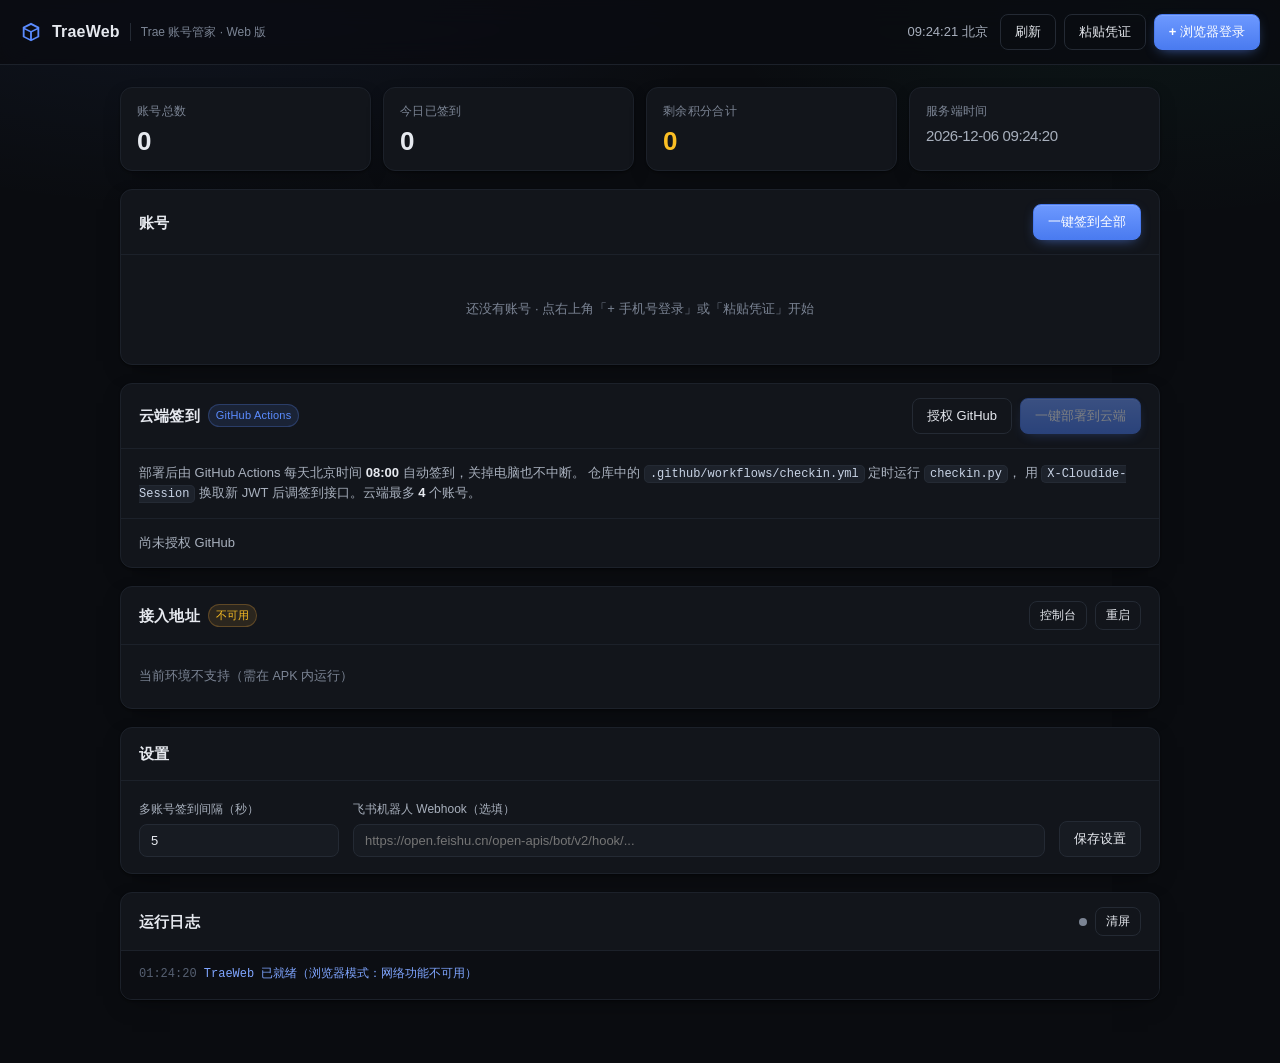
==== commit 1e505621: "feat(v3.2): browser login with automatic callback Login now works the way Trae's own desktop flow do" ====
--- a/app/src/main/assets/index.html
+++ b/app/src/main/assets/index.html
@@ -24,7 +24,7 @@
     <span id="clock" class="clock" title="北京时间"></span>
     <button id="btnRefreshAll" class="btn ghost" title="刷新全部账号资料与积分">刷新</button>
     <button id="btnAdd" class="btn ghost">粘贴凭证</button>
-    <button id="btnAddSms" class="btn primary">+ 手机号登录</button>
+    <button id="btnAddSms" class="btn primary">+ 浏览器登录</button>
   </div>
 </header>
 
@@ -165,53 +165,39 @@
   </form>
 </dialog>
 
-<!-- ── 手机号登录 ── -->
+<!-- ── 浏览器登录 ── -->
 <dialog id="dlgSms">
-  <form method="dialog" class="dlg">
-    <h3>手机号登录</h3>
+  <div class="dlg">
+    <h3>浏览器登录</h3>
 
     <div class="sms-steps">
       <div class="sms-step">
         <span class="n">1</span>
-        <div>在浏览器打开 <a href="https://www.trae.cn/" target="_blank" rel="noreferrer">www.trae.cn</a>
-          → 点登录 → 填手机号 → <b>完成滑块</b> → 收到短信验证码<br>
-          <em>先别在你自己的浏览器里提交验证码</em></div>
+        <div>点下方按钮，App 会<b>跳到系统浏览器</b>并打开 Trae 登录页</div>
       </div>
       <div class="sms-step">
         <span class="n">2</span>
-        <div>把收到的验证码填到下面，由本服务完成登录</div>
-      </div>
-    </div>
-
-    <div class="grid2">
-      <label class="field">
-        <span>手机号</span>
-        <input type="tel" id="inSmsMobile" placeholder="11 位手机号" inputmode="numeric" maxlength="11">
-      </label>
-      <label class="field">
-        <span>短信验证码</span>
-        <input type="text" id="inSmsCode" placeholder="6 位数字" inputmode="numeric" maxlength="8">
-      </label>
-    </div>
-
-    <label class="field">
-      <span>备注名（选填）</span>
-      <input type="text" id="inSmsName" placeholder="主号 / 小号">
-    </label>
+        <div>在浏览器里<b>填手机号 → 完成滑块 → 提交验证码</b></div>
+      </div>
+      <div class="sms-step">
+        <span class="n">3</span>
+        <div>登录成功后浏览器会自动跳回，<b>App 自动完成登录</b>，无需其他操作</div>
+      </div>
+    </div>
 
     <p class="note">
-      为什么要绕这一下：Trae 的<b>发码接口有滑块风控</b>（服务端过不去），
-      但<b>登录接口没有</b>。所以由你在浏览器完成滑块拿码、服务端用码换会话（约 14 天有效）。
-      凭证只保存在本机 <code>data/config.json</code>。
+      相比手动粘贴凭证，这种方式不用抓包：App 在本机起一个临时回调端口，
+      Trae 授权完成后把凭证直接送回来。凭证只保存在本机。
     </p>
 
     <div id="smsError" class="error" hidden></div>
+    <div id="smsStatus" class="note" hidden></div>
 
     <div class="dlg-actions">
       <button type="button" id="btnSmsCancel" class="btn ghost">取消</button>
-      <button type="submit" id="btnSmsSubmit" class="btn primary">登录并添加</button>
-    </div>
-  </form>
+      <button type="button" id="btnSmsSubmit" class="btn primary">打开浏览器登录</button>
+    </div>
+  </div>
 </dialog>
 
 <!-- ── GitHub 授权 ── -->
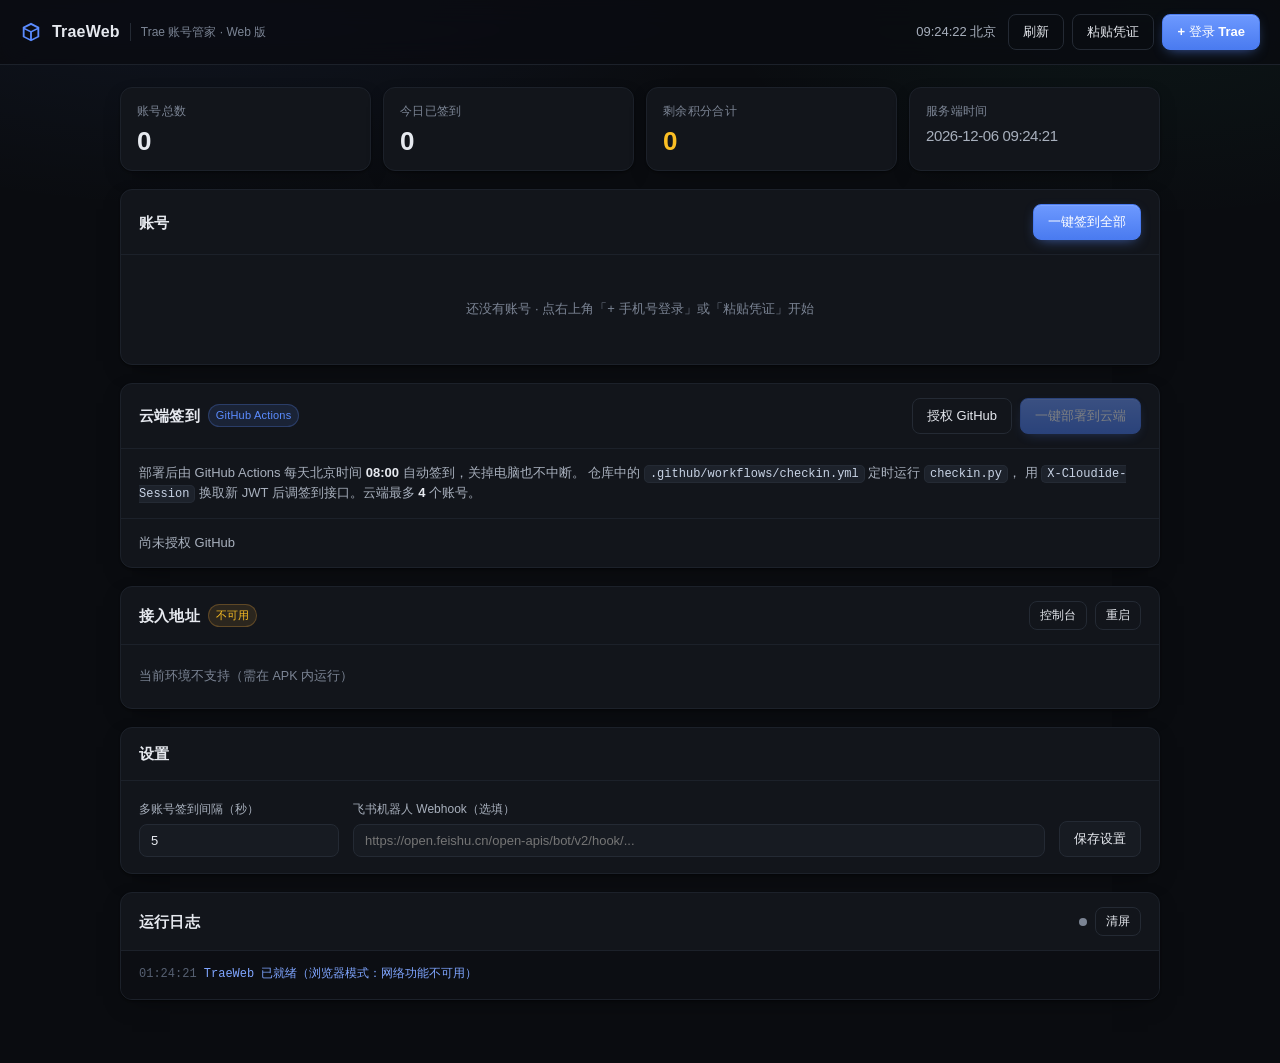
==== commit 57f37ba8: "feat(v3.5): log in inside the app so the session cookie is actually obtainable The previous approach" ====
--- a/app/src/main/assets/index.html
+++ b/app/src/main/assets/index.html
@@ -24,7 +24,7 @@
     <span id="clock" class="clock" title="北京时间"></span>
     <button id="btnRefreshAll" class="btn ghost" title="刷新全部账号资料与积分">刷新</button>
     <button id="btnAdd" class="btn ghost">粘贴凭证</button>
-    <button id="btnAddSms" class="btn primary">+ 浏览器登录</button>
+    <button id="btnAddSms" class="btn primary">+ 登录 Trae</button>
   </div>
 </header>
 
@@ -168,20 +168,20 @@
 <!-- ── 浏览器登录 ── -->
 <dialog id="dlgSms">
   <div class="dlg">
-    <h3>浏览器登录</h3>
+    <h3>登录 Trae 账号</h3>
 
     <div class="sms-steps">
       <div class="sms-step">
         <span class="n">1</span>
-        <div>点下方按钮，App 会<b>跳到系统浏览器</b>并打开 Trae 登录页</div>
+        <div>点下方按钮，在 App 内打开 Trae 登录页</div>
       </div>
       <div class="sms-step">
         <span class="n">2</span>
-        <div>在浏览器里<b>填手机号 → 完成滑块 → 提交验证码</b></div>
+        <div>用<b>手机号 + 验证码</b>登录（滑块在页面内完成）</div>
       </div>
       <div class="sms-step">
         <span class="n">3</span>
-        <div>登录成功后浏览器会自动跳回，<b>App 自动完成登录</b>，无需其他操作</div>
+        <div>登录成功后点「我已登录完成」，App 自动读取凭证</div>
       </div>
     </div>
 
@@ -195,7 +195,7 @@
 
     <div class="dlg-actions">
       <button type="button" id="btnSmsCancel" class="btn ghost">取消</button>
-      <button type="button" id="btnSmsSubmit" class="btn primary">打开浏览器登录</button>
+      <button type="button" id="btnSmsSubmit" class="btn primary">打开登录页</button>
     </div>
   </div>
 </dialog>
--- a/app/src/main/assets/style.css
+++ b/app/src/main/assets/style.css
@@ -459,6 +459,11 @@
   background: rgba(52, 199, 123, .12);
   border-color: rgba(52, 199, 123, .28);
 }
+.tag.err {
+  color: var(--err);
+  background: rgba(230, 90, 90, .12);
+  border-color: rgba(230, 90, 90, .28);
+}
 .tag.warn {
   color: var(--warn);
   background: rgba(230, 162, 60, .12);
